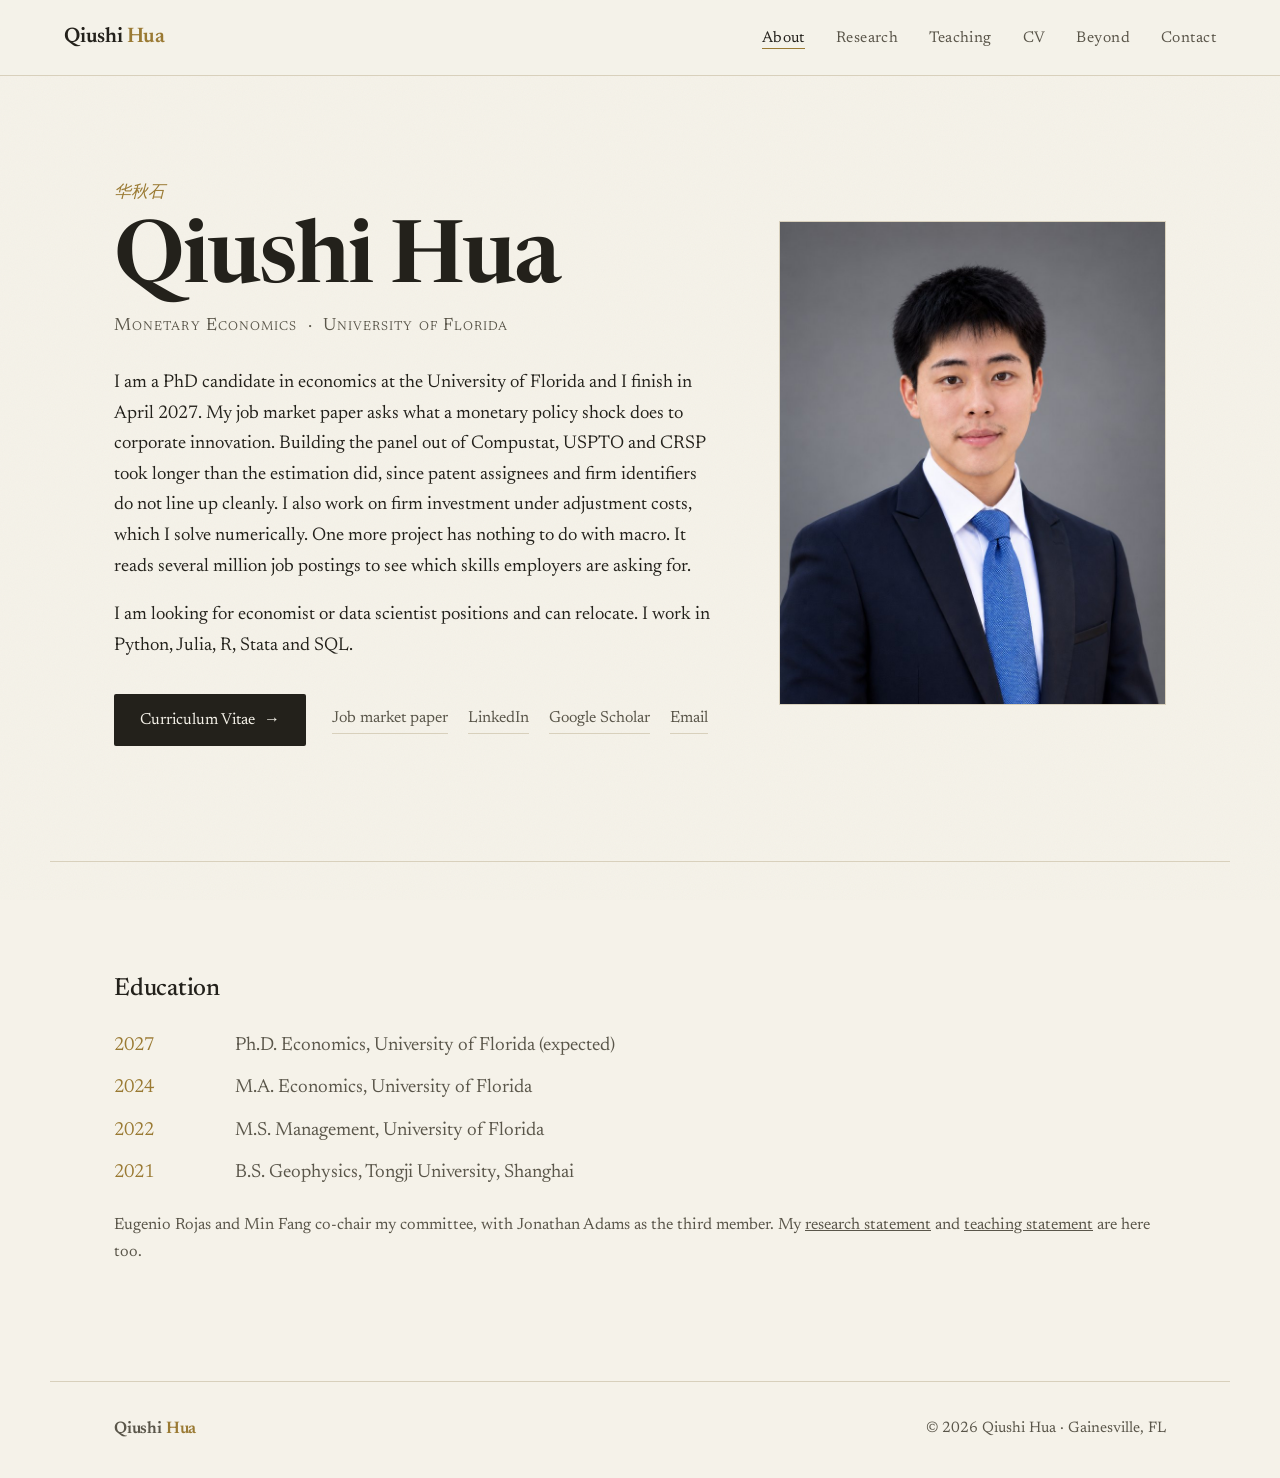
==== index.html @ 73fcae18 "Put the whole teaching record on the CV, the statement and the site Canvas shows ten courses assiste" ====
<!DOCTYPE html>
<html lang="en">
<head>
<meta charset="UTF-8">
<meta name="viewport" content="width=device-width, initial-scale=1.0">
<title>Qiushi Hua — Monetary Economics</title>
<meta name="description" content="Qiushi Hua is a PhD candidate in economics at the University of Florida, finishing in April 2027. His field is monetary policy.">
<link rel="canonical" href="https://qiushi-hua.github.io/">
<link rel="icon" href="favicon.svg" type="image/svg+xml">
<meta property="og:type" content="website">
<meta property="og:url" content="https://qiushi-hua.github.io/">
<meta property="og:title" content="Qiushi Hua — Monetary Economics">
<meta property="og:description" content="PhD candidate in economics at the University of Florida, finishing in April 2027. Monetary policy, firm-level panel data.">
<meta property="og:image" content="https://qiushi-hua.github.io/photo.jpg">
<meta property="og:image:alt" content="Qiushi Hua">
<meta name="twitter:card" content="summary">
<link rel="preconnect" href="https://fonts.googleapis.com">
<link rel="preconnect" href="https://fonts.gstatic.com" crossorigin>
<link href="https://fonts.googleapis.com/css2?family=Newsreader:ital,opsz,wght@0,6..72,400;0,6..72,500;0,6..72,600;0,6..72,700;1,6..72,400;1,6..72,500&display=swap" rel="stylesheet">
<link rel="stylesheet" href="style.css?v=11">
<script type="application/ld+json">
{
  "@context": "https://schema.org",
  "@type": "Person",
  "name": "Qiushi Hua",
  "alternateName": "华秋石",
  "url": "https://qiushi-hua.github.io/",
  "image": "https://qiushi-hua.github.io/photo.jpg",
  "jobTitle": "PhD Candidate in Economics",
  "email": "mailto:huaqiushiwork@gmail.com",
  "affiliation": {
    "@type": "CollegeOrUniversity",
    "name": "University of Florida"
  },
  "knowsAbout": ["Monetary policy", "Macroeconomics", "Firm dynamics"],
  "sameAs": [
    "https://www.linkedin.com/in/qiushi-hua-5a113523b/",
    "https://scholar.google.com/citations?user=_VODLB4AAAAJ&hl=en"
  ]
}
</script>
</head>
<body>
<a class="skip" href="#main">Skip to content</a>
<nav>
  <a href="index.html" class="brand">Qiushi&nbsp;<span>Hua</span></a>
  <button class="nav-toggle" aria-label="Menu" aria-expanded="false" aria-controls="nav-links">&#9776;</button>
  <ul class="nav-links" id="nav-links">
    <li><a href="index.html" class="active" aria-current="page">About</a></li>
    <li><a href="research.html">Research</a></li>
    <li><a href="teaching.html">Teaching</a></li>
    <li><a href="cv.pdf" target="_blank" rel="noopener">CV</a></li>
    <li><a href="beyond.html">Beyond</a></li>
    <li><a href="contact.html">Contact</a></li>
  </ul>
</nav>

<main id="main">

  <section id="about" class="hero">
    <div>
      <p class="eyebrow" lang="zh-Hans">华秋石</p>
      <h1>Qiushi&nbsp;Hua</h1>
      <p class="role">Monetary Economics &nbsp;·&nbsp; University of Florida</p>
      <p class="bio">
        I am a PhD candidate in economics at the University of Florida and I finish
        in April 2027. My job market paper asks what a monetary policy shock does to
        corporate innovation. Building the panel out of Compustat, USPTO and CRSP
        took longer than the estimation did, since patent assignees and firm
        identifiers do not line up cleanly. I also work on firm investment under
        adjustment costs, which I solve numerically. One more project has nothing
        to do with macro. It reads several million job postings to see which skills
        employers are asking for.
      </p>
      <p class="bio last">
        I am looking for economist or data scientist positions and can relocate. I
        work in Python, Julia, R, Stata and SQL.
      </p>
      <div class="actions">
        <a href="cv.pdf" target="_blank" rel="noopener" class="btn">Curriculum Vitae <span>&rarr;</span></a>
        <div class="links">
          <a href="research.html">Job market paper</a>
          <a href="https://www.linkedin.com/in/qiushi-hua-5a113523b/" target="_blank" rel="noopener">LinkedIn</a>
          <a href="https://scholar.google.com/citations?user=_VODLB4AAAAJ&amp;hl=en" target="_blank" rel="noopener">Google Scholar</a>
          <a href="mailto:huaqiushiwork@gmail.com">Email</a>
        </div>
      </div>
    </div>

    <div class="portrait">
      <img src="photo.jpg" alt="Qiushi Hua" width="800" height="1000">
    </div>
  </section>

  <div class="rule"></div>

  <section>
    <h2 class="subhead">Education</h2>
    <dl class="cvlist">
      <div>
        <dt>2027</dt>
        <dd>Ph.D. Economics, University of Florida (expected)</dd>
      </div>
      <div>
        <dt>2024</dt>
        <dd>M.A. Economics, University of Florida</dd>
      </div>
      <div>
        <dt>2022</dt>
        <dd>M.S. Management, University of Florida</dd>
      </div>
      <div>
        <dt>2021</dt>
        <dd>B.S. Geophysics, Tongji University, Shanghai</dd>
      </div>
    </dl>
    <p class="note">
      Eugenio Rojas and Min Fang co-chair my committee, with Jonathan Adams as the
      third member. My <a href="research-statement.pdf">research statement</a> and
      <a href="teaching-statement.pdf">teaching statement</a> are here too.
    </p>
  </section>

</main>
<footer>
  <a href="index.html" class="brand">Qiushi&nbsp;<span style="color:var(--accent);">Hua</span></a>
  <div>&copy; 2026 Qiushi Hua &middot; Gainesville, FL</div>
</footer>

<script src="site.js?v=11"></script>
</body>
</html>
---- style.css ----
/* ===========================================================
   qiushi-hua.github.io  --  single shared stylesheet
   Every page loads this file. Change a colour once, here.
   =========================================================== */

:root{
  --paper:#f5f2e9;
  --paper-2:#efe9da;
  --ink:#23211b;
  --ink-soft:#5a564a;
  --accent:#9a7a33;
  --accent-deep:#6f5722;
  --line:#d8d0bc;
}

*{margin:0;padding:0;box-sizing:border-box;}
html{scroll-behavior:smooth;scroll-padding-top:90px;}
body{
  background:var(--paper);color:var(--ink);
  /* One family for the whole site. Everything below inherits it. */
  font-family:"Newsreader",Georgia,serif;
  font-size:19px;line-height:1.65;
  -webkit-font-smoothing:antialiased;overflow-x:hidden;
}
body::before{
  content:"";position:fixed;inset:0;pointer-events:none;z-index:1;
  background-image:url("data:image/svg+xml,%3Csvg xmlns='http://www.w3.org/2000/svg' width='160' height='160'%3E%3Cfilter id='n'%3E%3CfeTurbulence type='fractalNoise' baseFrequency='0.85' numOctaves='2'/%3E%3C/filter%3E%3Crect width='100%25' height='100%25' filter='url(%23n)' opacity='0.035'/%3E%3C/svg%3E");
}
a{color:inherit;}
::selection{background:var(--accent);color:var(--paper);}

/* ---------- nav ---------- */
nav{
  position:fixed;top:0;left:0;right:0;z-index:50;
  display:flex;align-items:baseline;justify-content:space-between;
  padding:20px clamp(20px,5vw,72px);
  background:rgba(245,242,233,0.82);backdrop-filter:blur(10px);
  border-bottom:1px solid var(--line);
}
.brand{font-weight:600;font-size:1.32rem;letter-spacing:-.01em;text-decoration:none;}
.brand span{color:var(--accent);}
.nav-links{display:flex;gap:clamp(14px,2.4vw,34px);list-style:none;}
.nav-links a{
  text-decoration:none;font-size:.97rem;color:var(--ink-soft);
  letter-spacing:.03em;position:relative;padding-bottom:3px;transition:color .25s;
}
.nav-links a::after{
  content:"";position:absolute;left:0;bottom:0;height:1.5px;width:0;
  background:var(--accent);transition:width .28s ease;
}
.nav-links a:not(.active):hover{color:var(--ink);}
.nav-links a:not(.active):hover::after{width:100%;}
.nav-links a.active{color:var(--ink);}
.nav-links a.active::after{width:100%;}
.nav-toggle{display:none;font-family:inherit;background:none;border:none;cursor:pointer;font-size:1.5rem;color:var(--ink);}

/* ---------- page frame ---------- */
main{position:relative;z-index:2;}
section{padding:clamp(60px,9vw,118px) clamp(20px,5vw,72px);max-width:1180px;margin:0 auto;}
h2{
  font-weight:500;
  font-size:clamp(2rem,4.4vw,3.1rem);line-height:1.08;
  letter-spacing:-.01em;margin-bottom:34px;
}
.subhead{
  font-weight:500;font-size:1.55rem;
  letter-spacing:-.01em;margin-bottom:26px;
}
.page-head{padding-top:clamp(140px,17vw,190px);padding-bottom:clamp(24px,4vw,44px);}
.page-head h1{
  font-weight:600;
  font-size:clamp(2.8rem,7vw,4.6rem);line-height:1.02;letter-spacing:-.015em;margin-bottom:18px;
}
.page-head .lede{font-size:1.18rem;max-width:40em;color:var(--ink-soft);}
.rule{max-width:1180px;margin:0 auto;height:1px;background:var(--line);}
footer{
  border-top:1px solid var(--line);padding:34px clamp(20px,5vw,72px);
  display:flex;justify-content:space-between;flex-wrap:wrap;gap:12px;
  max-width:1180px;margin:0 auto;font-size:.95rem;color:var(--ink-soft);
}
footer .brand{font-size:1.05rem;}
/* Keyboard users land here first; it stays off screen until focused. */
.skip{
  position:absolute;left:-9999px;top:0;z-index:100;
  background:var(--ink);color:var(--paper);padding:12px 20px;
  font-size:.95rem;text-decoration:none;
}
.skip:focus{left:0;}

/* ---------- home ---------- */
.hero{
  display:grid;grid-template-columns:1.55fr 1fr;gap:clamp(30px,5vw,72px);
  align-items:center;padding-top:clamp(120px,16vw,180px);
}
.hero .eyebrow{font-style:italic;color:var(--accent);font-size:1.05rem;margin-bottom:12px;}
.hero h1{
  font-weight:600;
  font-size:clamp(3rem,7.4vw,5.4rem);line-height:.98;
  letter-spacing:-.018em;margin-bottom:8px;
}
.hero .role{font-size:1.12rem;color:var(--ink-soft);margin-bottom:26px;font-variant:small-caps;letter-spacing:.06em;}
.hero p.bio{font-size:1.16rem;max-width:34em;margin-bottom:18px;}
.hero p.bio.last{margin-bottom:32px;}
.actions{display:flex;flex-wrap:wrap;gap:14px 26px;align-items:center;}
.btn{
  text-decoration:none;font-size:1rem;
  background:var(--ink);color:var(--paper);padding:13px 26px;border-radius:2px;
  transition:background .25s,transform .25s;display:inline-flex;align-items:center;gap:9px;
}
.btn:hover{background:var(--accent-deep);transform:translateY(-2px);}
.links{display:flex;gap:20px;flex-wrap:wrap;}
.links a{
  text-decoration:none;color:var(--ink-soft);font-size:1rem;
  border-bottom:1px solid var(--line);padding-bottom:2px;transition:color .2s,border-color .2s;
}
.links a:hover{color:var(--accent);border-color:var(--accent);}

.cvlist{display:grid;gap:11px;}
.cvlist > div{display:grid;grid-template-columns:5.5em 1fr;gap:16px;align-items:baseline;}
.cvlist dt{color:var(--accent);}
.cvlist dd{color:var(--ink-soft);}
.note{margin-top:24px;color:var(--ink-soft);font-size:1.02rem;}
.note.lead{margin-top:0;margin-bottom:26px;max-width:46em;}
@media(max-width:560px){
  .cvlist > div{grid-template-columns:1fr;gap:0;}
}

/* Used by the course panel on the teaching page. */
.factcard{
  background:var(--paper-2);border:1px solid var(--line);
  padding:32px 30px;border-radius:2px;
}
.factcard dt{
  font-size:.78rem;letter-spacing:.09em;
  text-transform:uppercase;color:var(--ink-soft);
}
.factcard dd{font-size:1.02rem;margin:2px 0 18px;line-height:1.45;}
.factcard dd:last-child{margin-bottom:0;}
.portrait{
  aspect-ratio:4/5;background:var(--paper-2);border:1px solid var(--line);
  position:relative;overflow:hidden;display:flex;align-items:center;justify-content:center;
}
.portrait img{position:absolute;inset:0;width:100%;height:100%;object-fit:cover;}

/* ---------- research ---------- */
.paper-list{margin-top:8px;display:flex;flex-direction:column;gap:30px;}
.paper{
  display:grid;grid-template-columns:auto 1fr;gap:22px;
  padding-bottom:28px;border-bottom:1px solid var(--line);
}
.paper:last-child{border-bottom:none;}
.paper .yr{color:var(--accent);font-size:1.05rem;padding-top:2px;white-space:nowrap;}
.paper h3{font-weight:500;font-size:1.32rem;line-height:1.25;margin-bottom:6px;}
.paper .meta{color:var(--ink-soft);font-style:italic;font-size:1rem;margin-bottom:10px;}
.paper .abs{font-size:1.04rem;color:var(--ink-soft);}
.paper .abs + .abs{margin-top:12px;}
.plinks{display:flex;gap:18px;flex-wrap:wrap;margin-top:14px;}
.plinks a{
  text-decoration:none;font-size:.95rem;
  color:var(--accent-deep);border-bottom:1px solid var(--line);
  padding-bottom:2px;transition:border-color .2s,color .2s;
}
.plinks a:hover{color:var(--accent);border-color:var(--accent);}
.tag{
  display:inline-block;font-size:.82rem;
  color:var(--accent-deep);border:1px solid var(--line);
  padding:2px 10px;border-radius:2px;margin-right:8px;margin-top:12px;
}

/* ---------- teaching ---------- */
.course{display:grid;grid-template-columns:1fr 320px;gap:clamp(30px,5vw,58px);align-items:start;}
.course-body p{font-size:1.06rem;color:var(--ink-soft);margin-bottom:18px;}
.course-body h3{font-weight:500;font-size:1.16rem;margin:28px 0 12px;}
.course-body h3::before{content:"";display:block;width:30px;height:2px;background:var(--accent);margin-bottom:12px;}
.course-body ul{padding-left:20px;font-size:1.03rem;color:var(--ink-soft);}
.course-body li{margin-bottom:9px;}
.teach-grid{display:grid;grid-template-columns:repeat(auto-fit,minmax(320px,1fr));gap:34px;margin-top:8px;}
.teach-card{border-top:2px solid var(--accent);padding-top:16px;}
.teach-card .tc-term{font-style:italic;color:var(--accent);font-size:.95rem;}
.teach-card h3{font-weight:500;font-size:1.28rem;margin:4px 0 6px;}
.teach-card p{font-size:1.02rem;color:var(--ink-soft);}
.teach-card ul{margin:12px 0 0;padding-left:20px;font-size:1rem;color:var(--ink-soft);}
.teach-card li{margin-bottom:7px;}

/* ---------- beyond ---------- */
.back-strip{padding:40px clamp(20px,5vw,72px) 80px;max-width:1180px;margin:0 auto;text-align:center;}
.back-strip a{
  text-decoration:none;font-style:italic;
  color:var(--ink-soft);font-size:1.05rem;
  border-bottom:1px solid var(--line);padding-bottom:3px;
  transition:color .2s,border-color .2s;
}
.back-strip a:hover{color:var(--accent);border-color:var(--accent);}

/* ---------- contact ---------- */
.contact-grid{display:grid;grid-template-columns:1.2fr 1fr;gap:50px;margin-top:8px;}
.contact-grid .big{
  font-size:clamp(1.5rem,3.2vw,2.3rem);
  line-height:1.3;font-weight:500;
}
.contact-grid a.mail{color:var(--accent-deep);text-decoration:none;border-bottom:2px solid var(--accent);}
.contact-grid a.mail:hover{color:var(--accent);}
.addr{font-size:1.08rem;color:var(--ink-soft);line-height:1.9;}
.addr strong{color:var(--ink);font-weight:500;}
.other-links{margin-top:34px;display:flex;gap:20px;flex-wrap:wrap;}
.other-links a{
  text-decoration:none;color:var(--ink-soft);font-size:1rem;
  border:1px solid var(--line);padding:9px 20px;border-radius:2px;
  transition:color .2s,border-color .2s;
}
.other-links a:hover{color:var(--accent);border-color:var(--accent);}

/* ---------- narrow screens ---------- */
@media(max-width:820px){
  .nav-toggle{display:block;}
  .nav-links{
    position:absolute;top:100%;left:0;right:0;flex-direction:column;gap:0;
    background:var(--paper);border-bottom:1px solid var(--line);
    max-height:0;overflow:hidden;transition:max-height .3s ease;
  }
  .nav-links.open{max-height:380px;}
  .nav-links li{padding:14px clamp(20px,5vw,72px);border-top:1px solid var(--line);}
  .hero{grid-template-columns:1fr;}
  .course{grid-template-columns:1fr;}
  .portrait{max-width:340px;}
  .paper{grid-template-columns:1fr;gap:4px;}
  .contact-grid{grid-template-columns:1fr;gap:30px;}
}

@media(prefers-reduced-motion:reduce){
  html{scroll-behavior:auto;}
  .btn:hover{transform:none;}
}

/* ---------- print ---------- */
@media print{
  body{background:#fff;color:#000;font-size:11pt;}
  body::before,nav,footer,.back-strip,.skip,.rule,.portrait{display:none;}
  main{padding-top:0;}
  section,.hero,.page-head{padding:0 0 16pt;max-width:none;display:block;}
  .course{display:block;}
  .factcard{border:none;background:none;padding:12pt 0 0;}
  h1,h2,h3{page-break-after:avoid;}
  .paper{page-break-inside:avoid;}
  a{text-decoration:none;color:#000;}
  .plinks a::after{content:" (" attr(href) ")";font-size:9pt;word-break:break-all;}
}

/* ---------- research: figures and findings ---------- */
.paper h4{font-weight:500;font-size:1.08rem;margin:22px 0 8px;}
.paper h4::before{content:"";display:block;width:30px;height:2px;background:var(--accent);margin-bottom:10px;}
.pfig{margin:22px 0 6px;max-width:620px;}
.pfig img{width:100%;height:auto;display:block;border:1px solid var(--line);}
.pfig figcaption{font-size:.92rem;color:var(--ink-soft);font-style:italic;margin-top:8px;line-height:1.45;}
.findings{padding-left:20px;font-size:1.03rem;color:var(--ink-soft);margin:0;}
.findings li{margin-bottom:9px;}
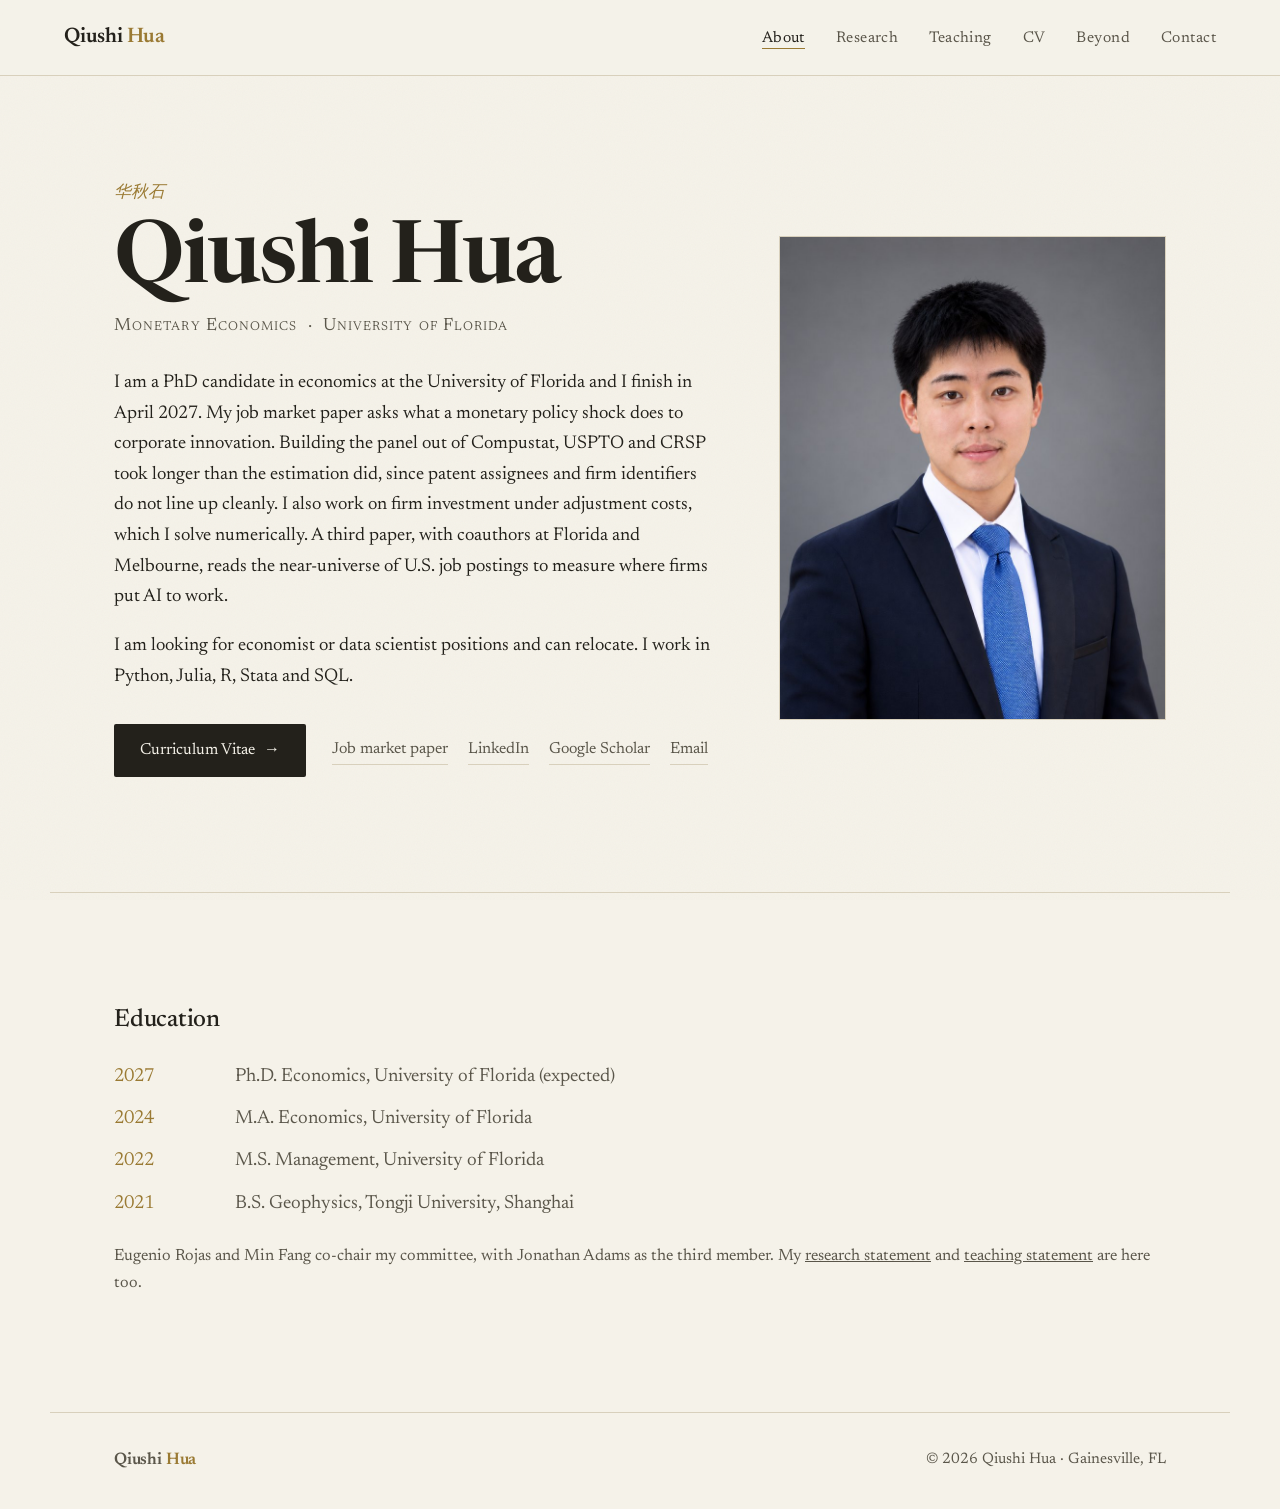
==== commit 36428976: "Name the two working papers on the site, and show the evaluation The CV and the research statement a" ====
--- a/index.html
+++ b/index.html
@@ -2,14 +2,15 @@
 <html lang="en">
 <head>
 <meta charset="UTF-8">
+<meta name="author" content="Qiushi Hua">
 <meta name="viewport" content="width=device-width, initial-scale=1.0">
-<title>Qiushi Hua — Monetary Economics</title>
+<title>Qiushi Hua | Economics PhD Candidate, University of Florida</title>
 <meta name="description" content="Qiushi Hua is a PhD candidate in economics at the University of Florida, finishing in April 2027. His field is monetary policy.">
 <link rel="canonical" href="https://qiushi-hua.github.io/">
 <link rel="icon" href="favicon.svg" type="image/svg+xml">
 <meta property="og:type" content="website">
 <meta property="og:url" content="https://qiushi-hua.github.io/">
-<meta property="og:title" content="Qiushi Hua — Monetary Economics">
+<meta property="og:title" content="Qiushi Hua | Economics PhD Candidate, University of Florida">
 <meta property="og:description" content="PhD candidate in economics at the University of Florida, finishing in April 2027. Monetary policy, firm-level panel data.">
 <meta property="og:image" content="https://qiushi-hua.github.io/photo.jpg">
 <meta property="og:image:alt" content="Qiushi Hua">
@@ -17,7 +18,7 @@
 <link rel="preconnect" href="https://fonts.googleapis.com">
 <link rel="preconnect" href="https://fonts.gstatic.com" crossorigin>
 <link href="https://fonts.googleapis.com/css2?family=Newsreader:ital,opsz,wght@0,6..72,400;0,6..72,500;0,6..72,600;0,6..72,700;1,6..72,400;1,6..72,500&display=swap" rel="stylesheet">
-<link rel="stylesheet" href="style.css?v=11">
+<link rel="stylesheet" href="style.css?v=13">
 <script type="application/ld+json">
 {
   "@context": "https://schema.org",
@@ -32,11 +33,30 @@
     "@type": "CollegeOrUniversity",
     "name": "University of Florida"
   },
-  "knowsAbout": ["Monetary policy", "Macroeconomics", "Firm dynamics"],
+  "knowsAbout": [
+    "Monetary policy",
+    "Macroeconomics",
+    "Firm dynamics"
+  ],
   "sameAs": [
     "https://www.linkedin.com/in/qiushi-hua-5a113523b/",
     "https://scholar.google.com/citations?user=_VODLB4AAAAJ&hl=en"
-  ]
+  ],
+  "description": "PhD candidate in economics at the University of Florida, graduating April 2027. Fields: monetary economics and macroeconomics.",
+  "alumniOf": [
+    {
+      "@type": "CollegeOrUniversity",
+      "name": "University of Florida"
+    },
+    {
+      "@type": "CollegeOrUniversity",
+      "name": "Tongji University"
+    }
+  ],
+  "worksFor": {
+    "@type": "CollegeOrUniversity",
+    "name": "University of Florida"
+  }
 }
 </script>
 </head>
@@ -68,9 +88,9 @@
         corporate innovation. Building the panel out of Compustat, USPTO and CRSP
         took longer than the estimation did, since patent assignees and firm
         identifiers do not line up cleanly. I also work on firm investment under
-        adjustment costs, which I solve numerically. One more project has nothing
-        to do with macro. It reads several million job postings to see which skills
-        employers are asking for.
+        adjustment costs, which I solve numerically. A third paper, with coauthors at
+        Florida and Melbourne, reads the near-universe of U.S. job postings to measure
+        where firms put AI to work.
       </p>
       <p class="bio last">
         I am looking for economist or data scientist positions and can relocate. I
@@ -127,6 +147,6 @@
   <div>&copy; 2026 Qiushi Hua &middot; Gainesville, FL</div>
 </footer>
 
-<script src="site.js?v=11"></script>
+<script src="site.js?v=13"></script>
 </body>
 </html>
--- a/style.css
+++ b/style.css
@@ -121,6 +121,10 @@
 .cvlist dd{color:var(--ink-soft);}
 .note{margin-top:24px;color:var(--ink-soft);font-size:1.02rem;}
 .note.lead{margin-top:0;margin-bottom:26px;max-width:46em;}
+.talist{display:grid;gap:17px;max-width:46em;}
+.ta-course{font-size:1.04rem;}
+.ta-level{color:var(--ink-soft);}
+.ta-term{font-size:.95rem;color:var(--ink-soft);margin-top:1px;}
 @media(max-width:560px){
   .cvlist > div{grid-template-columns:1fr;gap:0;}
 }
@@ -174,6 +178,11 @@
 .course-body h3::before{content:"";display:block;width:30px;height:2px;background:var(--accent);margin-bottom:12px;}
 .course-body ul{padding-left:20px;font-size:1.03rem;color:var(--ink-soft);}
 .course-body li{margin-bottom:9px;}
+.evals{border-collapse:collapse;margin:2px 0 10px;font-size:1.03rem;}
+.evals th{text-align:left;font-weight:400;color:var(--ink-soft);padding:5px 30px 5px 0;}
+.evals td{padding:5px 0;white-space:nowrap;color:var(--ink-soft);}
+.evals tr:first-child th,.evals tr:first-child td{color:var(--ink);font-weight:500;}
+.evalnote{font-size:.97rem;color:var(--ink-soft);margin-top:2px;}
 .teach-grid{display:grid;grid-template-columns:repeat(auto-fit,minmax(320px,1fr));gap:34px;margin-top:8px;}
 .teach-card{border-top:2px solid var(--accent);padding-top:16px;}
 .teach-card .tc-term{font-style:italic;color:var(--accent);font-size:.95rem;}
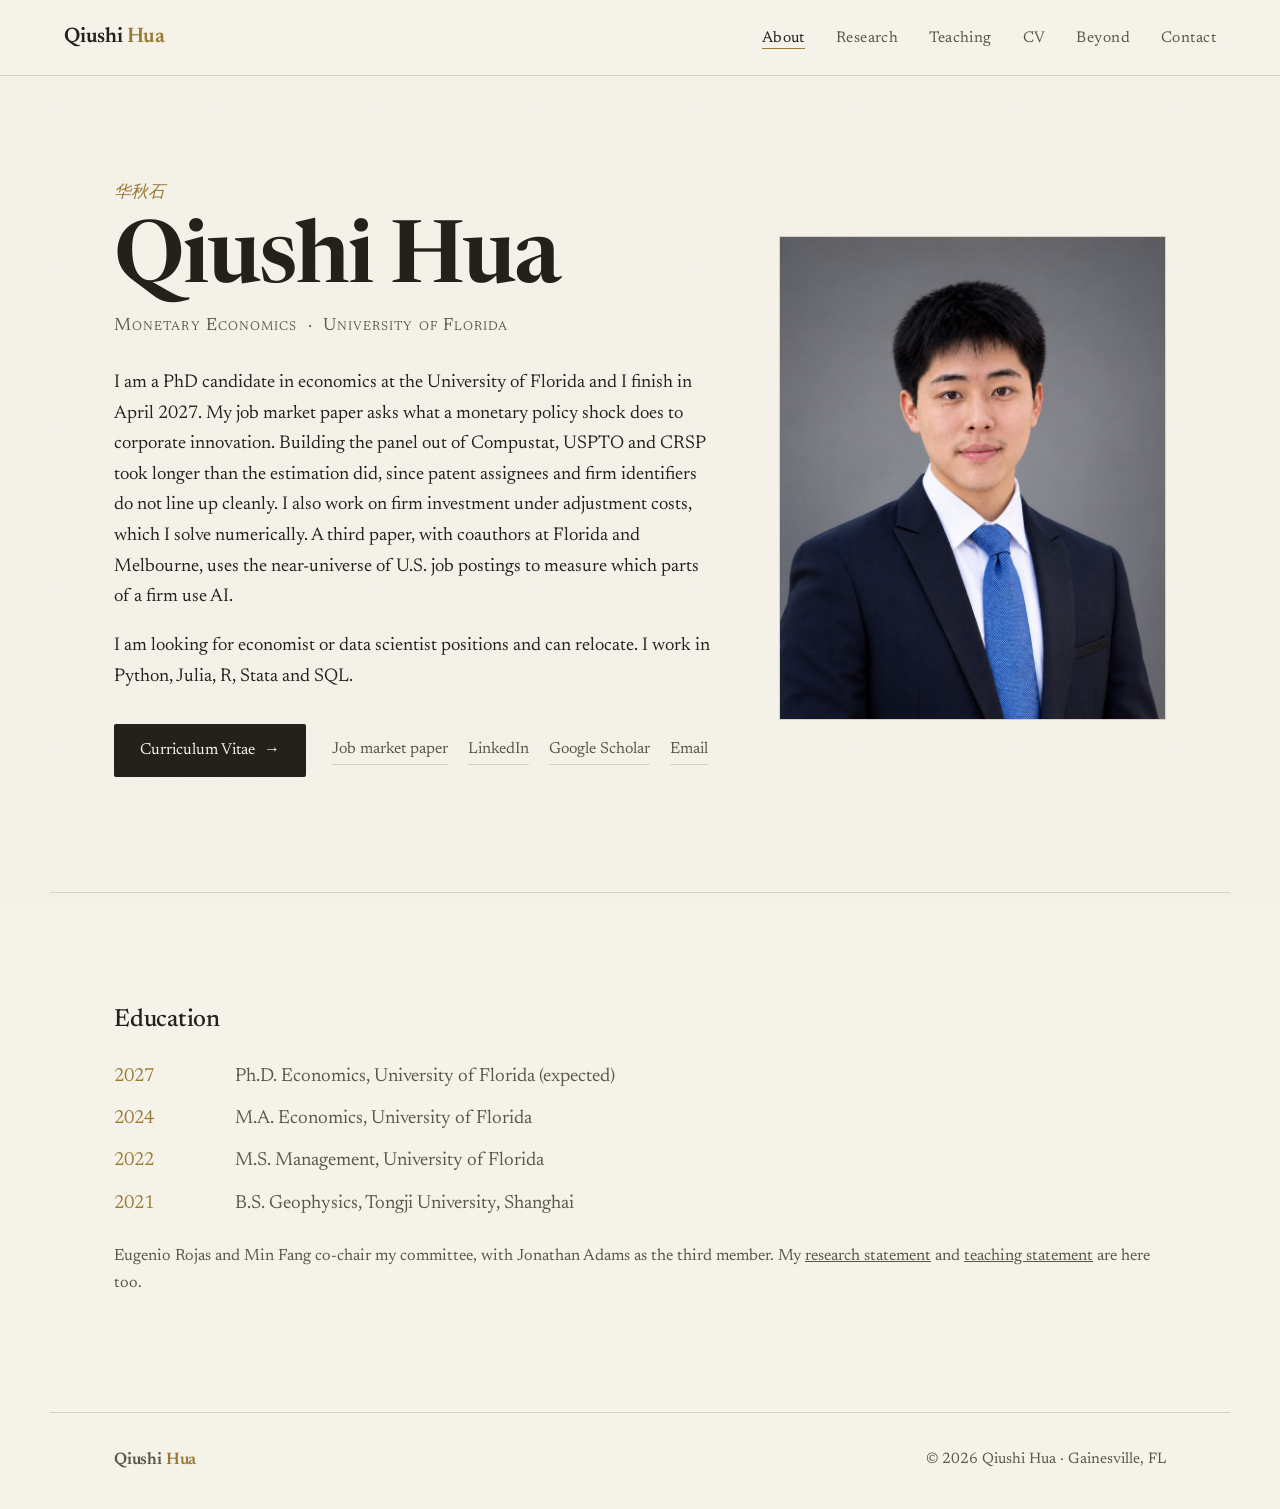
==== commit 09cd125f: "Rewrite the research page and statement in plainer English, and post the 2-page CV Ignacia Mercadal " ====
--- a/index.html
+++ b/index.html
@@ -18,7 +18,7 @@
 <link rel="preconnect" href="https://fonts.googleapis.com">
 <link rel="preconnect" href="https://fonts.gstatic.com" crossorigin>
 <link href="https://fonts.googleapis.com/css2?family=Newsreader:ital,opsz,wght@0,6..72,400;0,6..72,500;0,6..72,600;0,6..72,700;1,6..72,400;1,6..72,500&display=swap" rel="stylesheet">
-<link rel="stylesheet" href="style.css?v=13">
+<link rel="stylesheet" href="style.css?v=14">
 <script type="application/ld+json">
 {
   "@context": "https://schema.org",
@@ -89,8 +89,8 @@
         took longer than the estimation did, since patent assignees and firm
         identifiers do not line up cleanly. I also work on firm investment under
         adjustment costs, which I solve numerically. A third paper, with coauthors at
-        Florida and Melbourne, reads the near-universe of U.S. job postings to measure
-        where firms put AI to work.
+        Florida and Melbourne, uses the near-universe of U.S. job postings to measure
+        which parts of a firm use AI.
       </p>
       <p class="bio last">
         I am looking for economist or data scientist positions and can relocate. I
@@ -147,6 +147,6 @@
   <div>&copy; 2026 Qiushi Hua &middot; Gainesville, FL</div>
 </footer>
 
-<script src="site.js?v=13"></script>
+<script src="site.js?v=14"></script>
 </body>
 </html>
--- a/style.css
+++ b/style.css
@@ -178,11 +178,21 @@
 .course-body h3::before{content:"";display:block;width:30px;height:2px;background:var(--accent);margin-bottom:12px;}
 .course-body ul{padding-left:20px;font-size:1.03rem;color:var(--ink-soft);}
 .course-body li{margin-bottom:9px;}
-.evals{border-collapse:collapse;margin:2px 0 10px;font-size:1.03rem;}
-.evals th{text-align:left;font-weight:400;color:var(--ink-soft);padding:5px 30px 5px 0;}
-.evals td{padding:5px 0;white-space:nowrap;color:var(--ink-soft);}
-.evals tr:first-child th,.evals tr:first-child td{color:var(--ink);font-weight:500;}
+.evals{border-collapse:collapse;margin:10px 0;font-size:1.01rem;width:100%;max-width:46em;}
+.evals thead th{font-size:.8rem;letter-spacing:.07em;text-transform:uppercase;color:var(--ink-soft);
+  font-weight:400;text-align:right;padding:0 0 6px 18px;border-bottom:1px solid var(--line);}
+.evals thead th:first-child{text-align:left;padding-left:0;}
+.evals tbody th{text-align:left;font-weight:400;color:var(--ink-soft);padding:6px 18px 6px 0;}
+.evals tbody td{padding:6px 0 6px 18px;text-align:right;white-space:nowrap;color:var(--ink-soft);}
+.evals .evaltotal th,.evals .evaltotal td{color:var(--ink);font-weight:500;
+  border-top:1px solid var(--line);padding-top:9px;}
 .evalnote{font-size:.97rem;color:var(--ink-soft);margin-top:2px;}
+.evalquote{border-left:2px solid var(--accent);padding:2px 0 2px 16px;margin:14px 0;
+  font-size:1.02rem;color:var(--ink-soft);font-style:italic;max-width:44em;}
+@media(max-width:560px){
+  .evals{font-size:.95rem;}
+  .evals tbody th{padding-right:10px;}
+}
 .teach-grid{display:grid;grid-template-columns:repeat(auto-fit,minmax(320px,1fr));gap:34px;margin-top:8px;}
 .teach-card{border-top:2px solid var(--accent);padding-top:16px;}
 .teach-card .tc-term{font-style:italic;color:var(--accent);font-size:.95rem;}
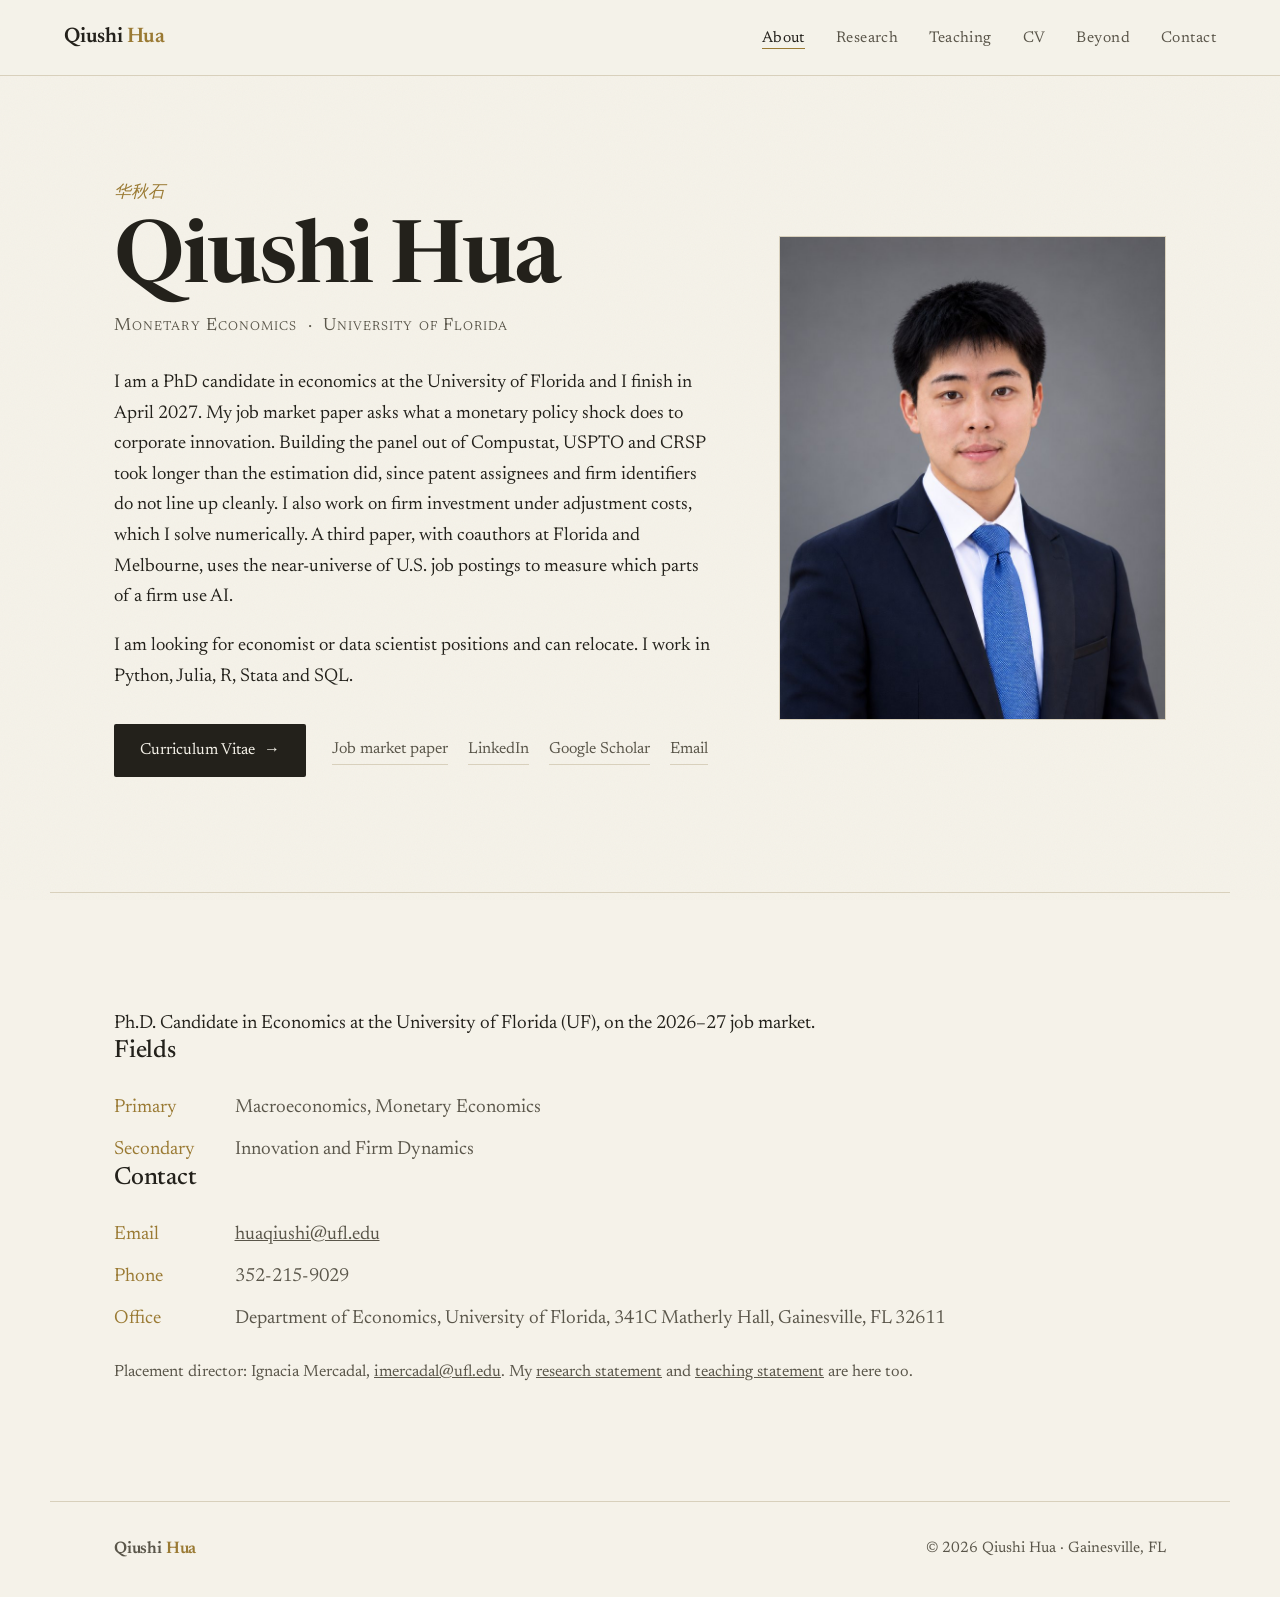
==== commit 429efb8a: "Home page: fields and contact info instead of the education list; post the revised CV Follows Thomas" ====
--- a/index.html
+++ b/index.html
@@ -4,8 +4,8 @@
 <meta charset="UTF-8">
 <meta name="author" content="Qiushi Hua">
 <meta name="viewport" content="width=device-width, initial-scale=1.0">
-<title>Qiushi Hua | Economics PhD Candidate, University of Florida</title>
-<meta name="description" content="Qiushi Hua is a PhD candidate in economics at the University of Florida, finishing in April 2027. His field is monetary policy.">
+<title>Qiushi Hua | Economics Ph.D. Candidate, University of Florida (UF)</title>
+<meta name="description" content="Qiushi Hua, Ph.D. candidate in economics at the University of Florida (UF). Fields: macroeconomics, monetary economics, innovation and firm dynamics. On the 2026-27 job market.">
 <link rel="canonical" href="https://qiushi-hua.github.io/">
 <link rel="icon" href="favicon.svg" type="image/svg+xml">
 <meta property="og:type" content="website">
@@ -115,28 +115,36 @@
   <div class="rule"></div>
 
   <section>
-    <h2 class="subhead">Education</h2>
+    <p class="bio">Ph.D. Candidate in Economics at the University of Florida (UF), on the 2026&ndash;27 job market.</p>
+    <h2 class="subhead">Fields</h2>
     <dl class="cvlist">
       <div>
-        <dt>2027</dt>
-        <dd>Ph.D. Economics, University of Florida (expected)</dd>
+        <dt>Primary</dt>
+        <dd>Macroeconomics, Monetary Economics</dd>
       </div>
       <div>
-        <dt>2024</dt>
-        <dd>M.A. Economics, University of Florida</dd>
+        <dt>Secondary</dt>
+        <dd>Innovation and Firm Dynamics</dd>
+      </div>
+    </dl>
+    <h2 class="subhead">Contact</h2>
+    <dl class="cvlist">
+      <div>
+        <dt>Email</dt>
+        <dd><a href="mailto:huaqiushi@ufl.edu">huaqiushi@ufl.edu</a></dd>
       </div>
       <div>
-        <dt>2022</dt>
-        <dd>M.S. Management, University of Florida</dd>
+        <dt>Phone</dt>
+        <dd>352-215-9029</dd>
       </div>
       <div>
-        <dt>2021</dt>
-        <dd>B.S. Geophysics, Tongji University, Shanghai</dd>
+        <dt>Office</dt>
+        <dd>Department of Economics, University of Florida, 341C Matherly Hall, Gainesville, FL 32611</dd>
       </div>
     </dl>
     <p class="note">
-      Eugenio Rojas and Min Fang co-chair my committee, with Jonathan Adams as the
-      third member. My <a href="research-statement.pdf">research statement</a> and
+      Placement director: Ignacia Mercadal, <a href="mailto:imercadal@ufl.edu">imercadal@ufl.edu</a>.
+      My <a href="research-statement.pdf">research statement</a> and
       <a href="teaching-statement.pdf">teaching statement</a> are here too.
     </p>
   </section>
